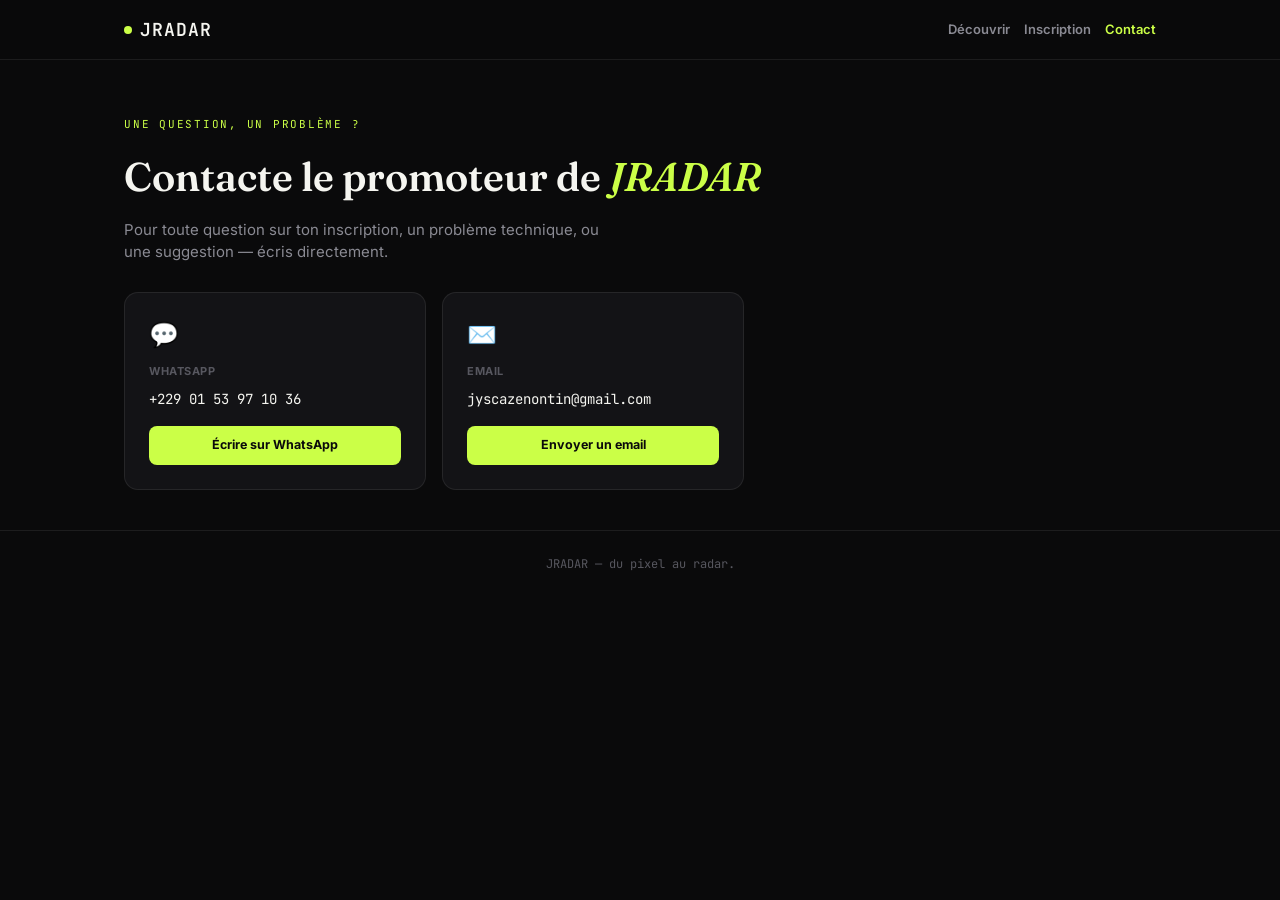
==== contact.html @ 6c181e5c "Add files via upload" ====
<!DOCTYPE html>
<html lang="fr">
<head>
<meta charset="UTF-8">
<meta name="viewport" content="width=device-width, initial-scale=1.0">
<title>Contact — JRADAR</title>
<meta name="description" content="Contacte le promoteur de JRADAR par WhatsApp ou par email pour toute question sur l'application.">

<link rel="preconnect" href="https://fonts.googleapis.com">
<link href="https://fonts.googleapis.com/css2?family=Fraunces:opsz,wght@9..144,400;9..144,500;9..144,600;9..144,700&family=Inter:wght@400;500;600;700&family=JetBrains+Mono:wght@400;500;600&display=swap" rel="stylesheet">

<link rel="stylesheet" href="style.css">
<style>
  .contact-hero{ padding: 56px 0 40px; }
  .contact-grid{ display:grid; grid-template-columns: 1fr 1fr; gap: 16px; max-width: 620px; margin-top: 28px; }
  @media (max-width: 560px){ .contact-grid{ grid-template-columns: 1fr; } }
  .contact-card{
    background: var(--surface); border:1px solid var(--line); border-radius: var(--radius);
    padding: 24px; display:flex; flex-direction:column; gap: 10px;
    transition: border-color .2s ease, transform .2s ease;
  }
  .contact-card:hover{ border-color: rgba(255,255,255,0.18); transform: translateY(-2px); }
  .contact-icon{ font-size: 24px; }
  .contact-label{ font-size: 11px; font-weight:700; letter-spacing:0.05em; text-transform: uppercase; color: var(--text-faint); }
  .contact-value{ font-family: var(--font-mono); font-size: 14px; color: var(--text); word-break: break-word; }
  .contact-btn{
    margin-top: 6px; text-align:center; font-size: 12.5px; font-weight:700;
    padding: 10px; border-radius: 8px; background: var(--lime); color:#0A0A0B;
    transition: opacity .2s ease;
  }
  .contact-btn:hover{ opacity: 0.88; }
</style>
</head>
<body>

<header class="nav">
  <div class="nav-inner">
    <div class="logo"><span class="dot"></span> JRADAR</div>
    <div class="nav-right">
      <a class="nav-link" href="index.html#discover">Découvrir</a>
      <a class="nav-link" href="index.html#register">Inscription</a>
      <a class="nav-link active" href="contact.html">Contact</a>
    </div>
  </div>
</header>

<main class="wrap">
  <div class="contact-hero">
    <span class="eyebrow">Une question, un problème ?</span>
    <h1 style="font-family:var(--font-display); font-weight:600; font-size:clamp(28px,4vw,40px); margin-bottom:12px;">Contacte le promoteur de <em style="font-style:italic;color:var(--lime);">JRADAR</em></h1>
    <p style="color:var(--text-muted); font-size:15px; max-width:480px;">Pour toute question sur ton inscription, un problème technique, ou une suggestion — écris directement.</p>

    <div class="contact-grid">
      <div class="contact-card">
        <div class="contact-icon">💬</div>
        <div class="contact-label">WhatsApp</div>
        <div class="contact-value">+229 01 53 97 10 36</div>
        <a class="contact-btn" href="https://wa.me/2290153971036?text=Bonjour%2C%20j%27ai%20une%20question%20sur%20JRADAR." target="_blank" rel="noopener">Écrire sur WhatsApp</a>
      </div>
      <div class="contact-card">
        <div class="contact-icon">✉️</div>
        <div class="contact-label">Email</div>
        <div class="contact-value">jyscazenontin@gmail.com</div>
        <a class="contact-btn" href="mailto:jyscazenontin@gmail.com?subject=Question%20JRADAR">Envoyer un email</a>
      </div>
    </div>
  </div>
</main>

<footer>JRADAR — du pixel au radar.</footer>

</body>
</html>
---- style.css ----
:root{
  --bg: #0A0A0B;
  --surface: #131316;
  --surface-2: #1B1B1F;
  --line: rgba(255,255,255,0.08);
  --lime: #CBFF47;
  --lime-dim: rgba(203,255,71,0.14);
  --text: #F5F5F0;
  --text-muted: #8A8A93;
  --text-faint: #57575F;
  --radius: 14px;
  --font-display: 'Fraunces', serif;
  --font-body: 'Inter', sans-serif;
  --font-mono: 'JetBrains Mono', monospace;
}

*{ box-sizing: border-box; margin:0; padding:0; }
html{ scroll-behavior: smooth; }
body{
  background: var(--bg);
  color: var(--text);
  font-family: var(--font-body);
  line-height: 1.5;
  min-height: 100vh;
  -webkit-font-smoothing: antialiased;
}

::selection{ background: var(--lime); color: #0A0A0B; }

a{ color: inherit; text-decoration: none; }
button{ font-family: inherit; cursor: pointer; }
input, select, textarea{ font-family: inherit; }

:focus-visible{
  outline: 2px solid var(--lime);
  outline-offset: 3px;
}

@media (prefers-reduced-motion: reduce){
  *{ animation-duration: 0.001ms !important; animation-iteration-count: 1 !important; transition-duration: 0.001ms !important; }
}

.wrap{ max-width: 1080px; margin: 0 auto; padding: 0 24px; }

/* ---------- NAV ---------- */
header.nav{
  position: sticky; top:0; z-index: 50;
  background: rgba(10,10,11,0.85);
  backdrop-filter: blur(12px);
  border-bottom: 1px solid var(--line);
}
.nav-inner{
  max-width: 1080px; margin: 0 auto; padding: 16px 24px;
  display:flex; align-items:center; justify-content:space-between; gap:16px;
}
.logo{
  font-family: var(--font-mono); font-weight:600; font-size: 18px; letter-spacing: 0.06em;
  display:flex; align-items:center; gap:8px;
}
.logo .dot{
  width:8px; height:8px; border-radius:50%; background: var(--lime);
  box-shadow: 0 0 0 0 rgba(203,255,71,0.6);
  animation: ping 2.2s infinite;
}
@keyframes ping{
  0%{ box-shadow: 0 0 0 0 rgba(203,255,71,0.5); }
  70%{ box-shadow: 0 0 0 8px rgba(203,255,71,0); }
  100%{ box-shadow: 0 0 0 0 rgba(203,255,71,0); }
}
.tabs{ display:flex; gap:4px; background: var(--surface); border:1px solid var(--line); border-radius: 999px; padding:4px; }
.tab-btn{
  background:none; border:none; color: var(--text-muted);
  font-size: 13px; font-weight:600; padding: 8px 16px; border-radius: 999px;
  transition: all .2s ease;
}
.tab-btn.active{ background: var(--lime); color: #0A0A0B; }

.nav-right{ display:flex; align-items:center; gap:14px; }
.icon-btn{
  background: var(--surface); border:1px solid var(--line); color: var(--text);
  width:36px; height:36px; border-radius:50%; font-size:14px;
  display:flex; align-items:center; justify-content:center;
  transition: border-color .2s ease;
}
.icon-btn:hover{ border-color: var(--lime); }
.nav-link{
  font-size: 13px; font-weight:600; color: var(--text-muted);
  transition: color .2s ease;
}
.nav-link:hover, .nav-link.active{ color: var(--lime); }

/* ---------- HERO / RADAR ---------- */
.hero{ padding: 56px 0 40px; display:flex; align-items:center; justify-content:space-between; gap: 40px; flex-wrap: wrap; }
.hero-copy{ flex: 1 1 320px; }
.eyebrow{
  font-family: var(--font-mono); font-size: 11px; letter-spacing: 0.16em; text-transform: uppercase;
  color: var(--lime); margin-bottom: 14px; display:block;
}
.hero h1{
  font-family: var(--font-display); font-weight: 600; font-size: clamp(34px, 5vw, 52px);
  line-height: 1.05; letter-spacing: -0.01em; margin-bottom: 16px;
}
.hero h1 em{ font-style: italic; color: var(--lime); }
.hero p{ color: var(--text-muted); font-size: 15px; max-width: 440px; }

.radar{
  position: relative; width: 220px; height: 220px; flex-shrink:0;
  border-radius: 50%;
  background:
    radial-gradient(circle, transparent 0%, transparent 24%, var(--line) 24.5%, transparent 25%),
    radial-gradient(circle, transparent 0%, transparent 49%, var(--line) 49.5%, transparent 50%),
    radial-gradient(circle, transparent 0%, transparent 74%, var(--line) 74.5%, transparent 75%),
    radial-gradient(circle, #101012, #0A0A0B);
  border: 1px solid var(--line);
}
.radar::before{
  content:''; position:absolute; inset:0; border-radius:50%;
  background: conic-gradient(from 0deg, rgba(203,255,71,0.35), transparent 30%);
  animation: sweep 3.2s linear infinite;
}
@keyframes sweep{ to{ transform: rotate(360deg); } }
.radar .ping{
  position:absolute; width:6px; height:6px; border-radius:50%; background: var(--lime);
  box-shadow: 0 0 8px 2px rgba(203,255,71,0.5);
}

/* ---------- SECTIONS ---------- */
section{ display:none; padding-bottom: 80px; }
section.active{ display:block; }

.panel-title{
  font-family: var(--font-display); font-size: 24px; font-weight:600; margin-bottom: 6px;
}
.panel-sub{ color: var(--text-muted); font-size: 13.5px; margin-bottom: 28px; }

/* ---------- BANNIÈRE LOCALISATION ---------- */
.loc-banner{
  display:flex; align-items:center; justify-content:space-between; gap: 16px; flex-wrap: wrap;
  background: var(--surface); border:1px solid var(--line); border-radius: var(--radius);
  padding: 14px 18px; margin-bottom: 24px; font-size: 13px;
}
.loc-banner.ok{ border-color: rgba(203,255,71,0.3); }
.loc-status{ display:flex; align-items:center; gap:10px; color: var(--text-muted); }
.loc-status strong{ color: var(--text); font-weight:600; }
.btn-ghost{
  background: transparent; border:1px solid var(--line); color: var(--text);
  padding: 8px 14px; border-radius: 999px; font-size: 12.5px; font-weight:600;
  transition: border-color .2s ease;
}
.btn-ghost:hover{ border-color: var(--lime); }

/* ---------- FILTRES ---------- */
.filters{ display:flex; flex-direction:column; gap: 14px; margin-bottom: 28px; }
.search-input{
  width:100%; background: var(--surface); border:1px solid var(--line); border-radius: 999px;
  padding: 13px 18px; color: var(--text); font-size: 14px;
}
.search-input::placeholder{ color: var(--text-faint); }
.chips{ display:flex; gap:8px; flex-wrap: wrap; }
.chip{
  background: var(--surface); border:1px solid var(--line); color: var(--text-muted);
  padding: 7px 14px; border-radius: 999px; font-size: 12.5px; font-weight: 600;
  transition: all .2s ease;
}
.chip.active{ background: var(--lime-dim); border-color: var(--lime); color: var(--lime); }

/* ---------- LISTE D'ENTREPRISES ---------- */
.biz-grid{ display:grid; grid-template-columns: repeat(auto-fill, minmax(280px,1fr)); gap: 16px; }
.biz-card{
  background: var(--surface); border:1px solid var(--line); border-radius: var(--radius);
  padding: 20px; display:flex; flex-direction:column; gap: 12px;
  transition: border-color .2s ease, transform .2s ease;
}
.biz-card:hover{ border-color: rgba(255,255,255,0.18); transform: translateY(-2px); }
.biz-top{ display:flex; justify-content:space-between; align-items:flex-start; gap: 10px; }
.biz-name{ font-family: var(--font-display); font-size: 18px; font-weight:600; }
.biz-dist{
  font-family: var(--font-mono); font-size: 12px; color: var(--lime);
  background: var(--lime-dim); padding: 4px 9px; border-radius: 999px; white-space:nowrap;
}
.biz-cat{ font-size: 11px; font-weight:700; letter-spacing:0.05em; text-transform: uppercase; color: var(--text-faint); }
.biz-desc{ font-size: 13.5px; color: var(--text-muted); flex:1; }
.biz-addr{ font-size: 12.5px; color: var(--text-faint); font-family: var(--font-mono); }
.biz-actions{ display:flex; gap:8px; flex-wrap: wrap; margin-top: 4px; }
.biz-btn{
  flex:1; min-width: 90px; text-align:center; font-size: 12.5px; font-weight:700;
  padding: 9px 10px; border-radius: 8px; border:1px solid var(--line); color: var(--text);
  transition: all .2s ease;
}
.biz-btn.primary{ background: var(--lime); color:#0A0A0B; border-color: var(--lime); }
.biz-btn:hover{ border-color: var(--lime); }
.biz-btn.primary:hover{ opacity: 0.88; }

.empty-state{
  text-align:center; padding: 60px 20px; color: var(--text-muted); font-size: 13.5px;
  border: 1px dashed var(--line); border-radius: var(--radius);
}

/* ---------- FORMULAIRE ---------- */
.form-card{
  background: var(--surface); border:1px solid var(--line); border-radius: var(--radius);
  padding: 28px; max-width: 620px;
}
.field{ margin-bottom: 18px; }
.field label{ display:block; font-size: 12px; font-weight:600; letter-spacing:0.03em; color: var(--text-muted); margin-bottom: 8px; }
.field .req{ color: var(--lime); }
.field input, .field select, .field textarea{
  width:100%; background: var(--surface-2); border:1px solid var(--line); border-radius: 10px;
  padding: 12px 14px; color: var(--text); font-size: 14px;
}
.field textarea{ resize: vertical; min-height: 80px; }
.field-row{ display:grid; grid-template-columns: 1fr 1fr; gap: 14px; }
@media (max-width: 520px){ .field-row{ grid-template-columns: 1fr; } }

.geo-box{
  display:flex; align-items:center; justify-content:space-between; gap:12px; flex-wrap:wrap;
  background: var(--surface-2); border:1px solid var(--line); border-radius: 10px; padding: 12px 14px; margin-bottom: 18px;
}
.geo-status{ font-size: 12.5px; color: var(--text-muted); font-family: var(--font-mono); }
.geo-status.ok{ color: var(--lime); }
.manual-coords{ display:none; }
.manual-coords.show{ display:grid; }
.link-btn{ background:none; border:none; color: var(--lime); font-size: 12px; font-weight:600; text-decoration: underline; margin-top: 6px; }

.submit-btn{
  width:100%; background: var(--lime); color:#0A0A0B; border:none; border-radius: 10px;
  padding: 14px; font-size: 14px; font-weight:700; margin-top: 6px;
  transition: opacity .2s ease;
}
.submit-btn:hover{ opacity: 0.88; }
.submit-btn:disabled{ opacity:0.5; cursor:not-allowed; }

.form-msg{ font-size: 13px; margin-top: 14px; padding: 10px 14px; border-radius: 8px; display:none; }
.form-msg.show{ display:block; }
.form-msg.success{ background: var(--lime-dim); color: var(--lime); border:1px solid rgba(203,255,71,0.3); }
.form-msg.error{ background: rgba(255,90,90,0.1); color: #ff8a8a; border:1px solid rgba(255,90,90,0.3); }

.privacy-note{ font-size: 11.5px; color: var(--text-faint); margin-top: 16px; line-height:1.6; }

footer{ border-top:1px solid var(--line); padding: 24px 0; text-align:center; color: var(--text-faint); font-size: 12px; font-family: var(--font-mono); }
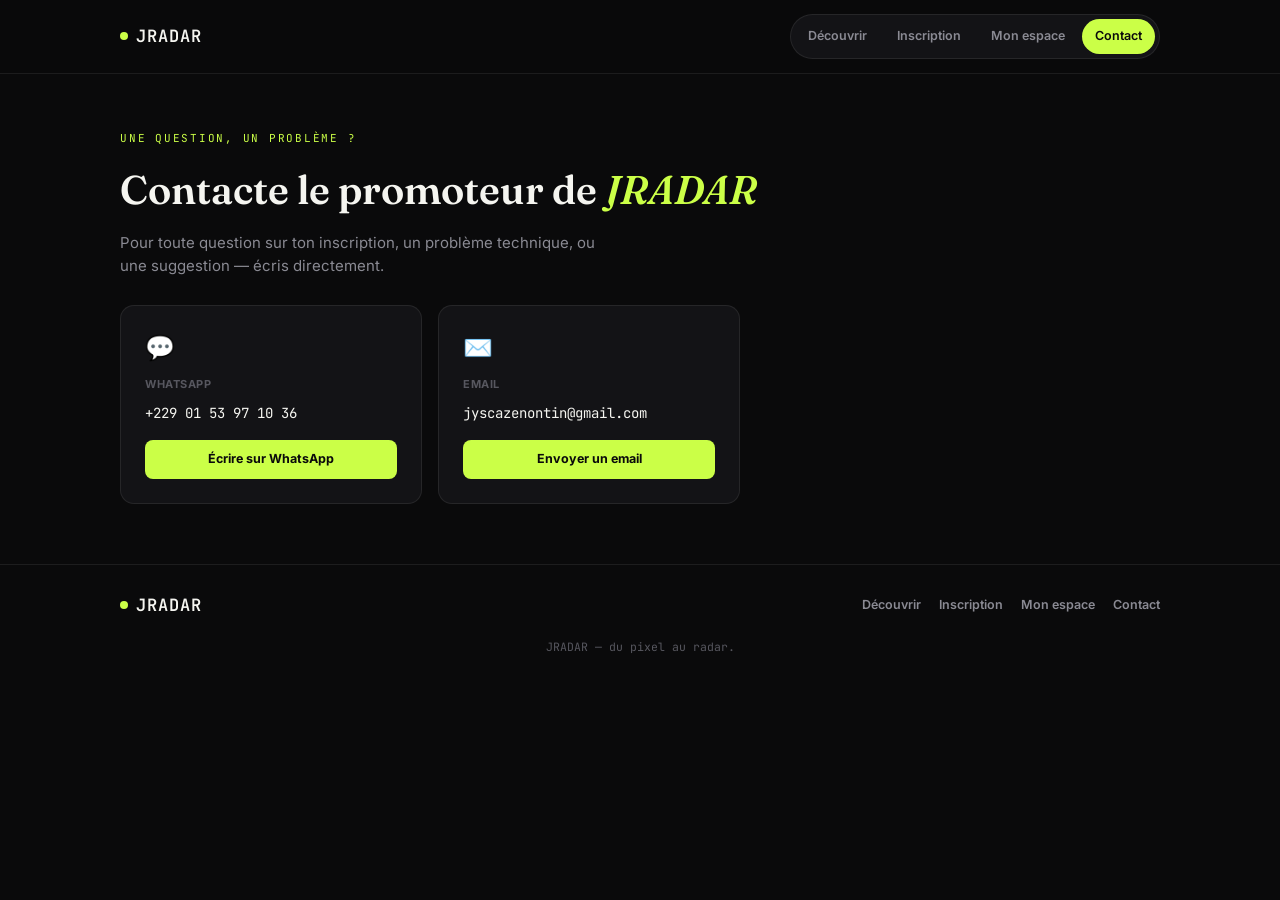
==== commit 0213cc43: "Add files via upload" ====
--- a/contact.html
+++ b/contact.html
@@ -36,10 +36,11 @@
 <header class="nav">
   <div class="nav-inner">
     <div class="logo"><span class="dot"></span> JRADAR</div>
-    <div class="nav-right">
-      <a class="nav-link" href="index.html#discover">Découvrir</a>
-      <a class="nav-link" href="index.html#register">Inscription</a>
-      <a class="nav-link active" href="contact.html">Contact</a>
+    <div class="tabs">
+      <a class="tab-btn" href="index.html#discover">Découvrir</a>
+      <a class="tab-btn" href="index.html#register">Inscription</a>
+      <a class="tab-btn" href="index.html#myspace">Mon espace</a>
+      <a class="tab-btn active" href="contact.html">Contact</a>
     </div>
   </div>
 </header>
@@ -67,7 +68,18 @@
   </div>
 </main>
 
-<footer>JRADAR — du pixel au radar.</footer>
+<footer class="site-footer">
+  <div class="wrap footer-inner">
+    <div class="logo"><span class="dot"></span> JRADAR</div>
+    <div class="footer-links">
+      <a href="index.html#discover">Découvrir</a>
+      <a href="index.html#register">Inscription</a>
+      <a href="index.html#myspace">Mon espace</a>
+      <a href="contact.html">Contact</a>
+    </div>
+  </div>
+  <div class="footer-tagline">JRADAR — du pixel au radar.</div>
+</footer>
 
 </body>
 </html>
--- a/style.css
+++ b/style.css
@@ -23,6 +23,7 @@
   line-height: 1.5;
   min-height: 100vh;
   -webkit-font-smoothing: antialiased;
+  overflow-x: hidden;
 }
 
 ::selection{ background: var(--lime); color: #0A0A0B; }
@@ -40,7 +41,7 @@
   *{ animation-duration: 0.001ms !important; animation-iteration-count: 1 !important; transition-duration: 0.001ms !important; }
 }
 
-.wrap{ max-width: 1080px; margin: 0 auto; padding: 0 24px; }
+.wrap{ max-width: 1080px; margin: 0 auto; padding: 0 20px; }
 
 /* ---------- NAV ---------- */
 header.nav{
@@ -50,61 +51,54 @@
   border-bottom: 1px solid var(--line);
 }
 .nav-inner{
-  max-width: 1080px; margin: 0 auto; padding: 16px 24px;
-  display:flex; align-items:center; justify-content:space-between; gap:16px;
+  max-width: 1080px; margin: 0 auto; padding: 14px 20px;
+  display:flex; align-items:center; justify-content:space-between; gap:12px;
+  flex-wrap: wrap;
 }
 .logo{
-  font-family: var(--font-mono); font-weight:600; font-size: 18px; letter-spacing: 0.06em;
-  display:flex; align-items:center; gap:8px;
+  font-family: var(--font-mono); font-weight:600; font-size: 17px; letter-spacing: 0.06em;
+  display:flex; align-items:center; gap:8px; white-space: nowrap;
 }
 .logo .dot{
   width:8px; height:8px; border-radius:50%; background: var(--lime);
   box-shadow: 0 0 0 0 rgba(203,255,71,0.6);
   animation: ping 2.2s infinite;
+  flex-shrink: 0;
 }
 @keyframes ping{
   0%{ box-shadow: 0 0 0 0 rgba(203,255,71,0.5); }
   70%{ box-shadow: 0 0 0 8px rgba(203,255,71,0); }
   100%{ box-shadow: 0 0 0 0 rgba(203,255,71,0); }
 }
-.tabs{ display:flex; gap:4px; background: var(--surface); border:1px solid var(--line); border-radius: 999px; padding:4px; }
+.tabs{
+  display:flex; gap:4px; background: var(--surface); border:1px solid var(--line); border-radius: 999px;
+  padding:4px; overflow-x:auto; max-width: 100%; -webkit-overflow-scrolling: touch;
+  scrollbar-width: none;
+}
+.tabs::-webkit-scrollbar{ display:none; }
 .tab-btn{
-  background:none; border:none; color: var(--text-muted);
-  font-size: 13px; font-weight:600; padding: 8px 16px; border-radius: 999px;
-  transition: all .2s ease;
+  background:none; border:none; color: var(--text-muted); white-space: nowrap;
+  font-size: 12.5px; font-weight:600; padding: 8px 13px; border-radius: 999px;
+  transition: all .2s ease; flex-shrink: 0;
 }
 .tab-btn.active{ background: var(--lime); color: #0A0A0B; }
 
-.nav-right{ display:flex; align-items:center; gap:14px; }
-.icon-btn{
-  background: var(--surface); border:1px solid var(--line); color: var(--text);
-  width:36px; height:36px; border-radius:50%; font-size:14px;
-  display:flex; align-items:center; justify-content:center;
-  transition: border-color .2s ease;
-}
-.icon-btn:hover{ border-color: var(--lime); }
-.nav-link{
-  font-size: 13px; font-weight:600; color: var(--text-muted);
-  transition: color .2s ease;
-}
-.nav-link:hover, .nav-link.active{ color: var(--lime); }
-
 /* ---------- HERO / RADAR ---------- */
-.hero{ padding: 56px 0 40px; display:flex; align-items:center; justify-content:space-between; gap: 40px; flex-wrap: wrap; }
-.hero-copy{ flex: 1 1 320px; }
+.hero{ padding: 40px 0 28px; display:flex; align-items:center; justify-content:space-between; gap: 32px; flex-wrap: wrap; }
+.hero-copy{ flex: 1 1 280px; min-width:0; }
 .eyebrow{
   font-family: var(--font-mono); font-size: 11px; letter-spacing: 0.16em; text-transform: uppercase;
   color: var(--lime); margin-bottom: 14px; display:block;
 }
 .hero h1{
-  font-family: var(--font-display); font-weight: 600; font-size: clamp(34px, 5vw, 52px);
-  line-height: 1.05; letter-spacing: -0.01em; margin-bottom: 16px;
+  font-family: var(--font-display); font-weight: 600; font-size: clamp(28px, 6vw, 48px);
+  line-height: 1.08; letter-spacing: -0.01em; margin-bottom: 14px;
 }
 .hero h1 em{ font-style: italic; color: var(--lime); }
-.hero p{ color: var(--text-muted); font-size: 15px; max-width: 440px; }
+.hero p{ color: var(--text-muted); font-size: 14.5px; max-width: 440px; }
 
 .radar{
-  position: relative; width: 220px; height: 220px; flex-shrink:0;
+  position: relative; width: 160px; height: 160px; flex-shrink:0;
   border-radius: 50%;
   background:
     radial-gradient(circle, transparent 0%, transparent 24%, var(--line) 24.5%, transparent 25%),
@@ -112,7 +106,9 @@
     radial-gradient(circle, transparent 0%, transparent 74%, var(--line) 74.5%, transparent 75%),
     radial-gradient(circle, #101012, #0A0A0B);
   border: 1px solid var(--line);
-}
+  margin: 0 auto;
+}
+@media (min-width: 640px){ .radar{ width: 200px; height: 200px; } }
 .radar::before{
   content:''; position:absolute; inset:0; border-radius:50%;
   background: conic-gradient(from 0deg, rgba(203,255,71,0.35), transparent 30%);
@@ -124,33 +120,49 @@
   box-shadow: 0 0 8px 2px rgba(203,255,71,0.5);
 }
 
+/* ---------- STATS ---------- */
+.stats-bar{
+  display:flex; align-items:center; justify-content:center; gap: 20px;
+  background: var(--surface); border:1px solid var(--line); border-radius: var(--radius);
+  padding: 16px 20px; margin-bottom: 20px; flex-wrap: wrap;
+}
+.stat{ display:flex; flex-direction:column; align-items:center; gap:2px; }
+.stat-num{ font-family: var(--font-mono); font-size: 20px; font-weight:700; color: var(--lime); }
+.stat-label{ font-size: 11px; color: var(--text-muted); text-transform: uppercase; letter-spacing:0.04em; }
+.stat-sep{ width:1px; height:28px; background: var(--line); }
+
+/* ---------- RECHERCHE RAPIDE ---------- */
+.quick-search-wrap{ margin-bottom: 24px; }
+
 /* ---------- SECTIONS ---------- */
-section{ display:none; padding-bottom: 80px; }
+section{ display:none; padding-bottom: 60px; }
 section.active{ display:block; }
 
 .panel-title{
-  font-family: var(--font-display); font-size: 24px; font-weight:600; margin-bottom: 6px;
-}
-.panel-sub{ color: var(--text-muted); font-size: 13.5px; margin-bottom: 28px; }
+  font-family: var(--font-display); font-size: 22px; font-weight:600; margin-bottom: 6px;
+}
+.panel-sub{ color: var(--text-muted); font-size: 13px; margin-bottom: 24px; }
+
+.section-block{ margin-top: 56px; padding-top: 40px; border-top: 1px solid var(--line); }
 
 /* ---------- BANNIÈRE LOCALISATION ---------- */
 .loc-banner{
-  display:flex; align-items:center; justify-content:space-between; gap: 16px; flex-wrap: wrap;
-  background: var(--surface); border:1px solid var(--line); border-radius: var(--radius);
-  padding: 14px 18px; margin-bottom: 24px; font-size: 13px;
+  display:flex; align-items:center; justify-content:space-between; gap: 14px; flex-wrap: wrap;
+  background: var(--surface); border:1px solid var(--line); border-radius: var(--radius);
+  padding: 14px 16px; margin-bottom: 20px; font-size: 12.5px;
 }
 .loc-banner.ok{ border-color: rgba(203,255,71,0.3); }
 .loc-status{ display:flex; align-items:center; gap:10px; color: var(--text-muted); }
 .loc-status strong{ color: var(--text); font-weight:600; }
 .btn-ghost{
   background: transparent; border:1px solid var(--line); color: var(--text);
-  padding: 8px 14px; border-radius: 999px; font-size: 12.5px; font-weight:600;
-  transition: border-color .2s ease;
+  padding: 8px 14px; border-radius: 999px; font-size: 12px; font-weight:600;
+  transition: border-color .2s ease; white-space: nowrap;
 }
 .btn-ghost:hover{ border-color: var(--lime); }
 
 /* ---------- FILTRES ---------- */
-.filters{ display:flex; flex-direction:column; gap: 14px; margin-bottom: 28px; }
+.filters{ margin-bottom: 24px; }
 .search-input{
   width:100%; background: var(--surface); border:1px solid var(--line); border-radius: 999px;
   padding: 13px 18px; color: var(--text); font-size: 14px;
@@ -159,47 +171,89 @@
 .chips{ display:flex; gap:8px; flex-wrap: wrap; }
 .chip{
   background: var(--surface); border:1px solid var(--line); color: var(--text-muted);
-  padding: 7px 14px; border-radius: 999px; font-size: 12.5px; font-weight: 600;
+  padding: 7px 14px; border-radius: 999px; font-size: 12px; font-weight: 600;
   transition: all .2s ease;
 }
 .chip.active{ background: var(--lime-dim); border-color: var(--lime); color: var(--lime); }
 
 /* ---------- LISTE D'ENTREPRISES ---------- */
-.biz-grid{ display:grid; grid-template-columns: repeat(auto-fill, minmax(280px,1fr)); gap: 16px; }
+.biz-grid{ display:grid; grid-template-columns: repeat(auto-fill, minmax(260px,1fr)); gap: 14px; }
 .biz-card{
   background: var(--surface); border:1px solid var(--line); border-radius: var(--radius);
-  padding: 20px; display:flex; flex-direction:column; gap: 12px;
+  padding: 18px; display:flex; flex-direction:column; gap: 10px; min-width:0;
   transition: border-color .2s ease, transform .2s ease;
 }
 .biz-card:hover{ border-color: rgba(255,255,255,0.18); transform: translateY(-2px); }
 .biz-top{ display:flex; justify-content:space-between; align-items:flex-start; gap: 10px; }
-.biz-name{ font-family: var(--font-display); font-size: 18px; font-weight:600; }
+.biz-identity{ display:flex; gap:10px; align-items:flex-start; min-width:0; }
+.biz-logo{
+  width:38px; height:38px; border-radius:10px; object-fit:cover; flex-shrink:0;
+  background: var(--surface-2); display:flex; align-items:center; justify-content:center; font-size:18px;
+  border: 1px solid var(--line);
+}
+.biz-name{ font-family: var(--font-display); font-size: 17px; font-weight:600; word-break: break-word; }
 .biz-dist{
-  font-family: var(--font-mono); font-size: 12px; color: var(--lime);
-  background: var(--lime-dim); padding: 4px 9px; border-radius: 999px; white-space:nowrap;
-}
-.biz-cat{ font-size: 11px; font-weight:700; letter-spacing:0.05em; text-transform: uppercase; color: var(--text-faint); }
-.biz-desc{ font-size: 13.5px; color: var(--text-muted); flex:1; }
-.biz-addr{ font-size: 12.5px; color: var(--text-faint); font-family: var(--font-mono); }
+  font-family: var(--font-mono); font-size: 11.5px; color: var(--lime);
+  background: var(--lime-dim); padding: 4px 9px; border-radius: 999px; white-space:nowrap; flex-shrink:0;
+}
+.biz-cat{ font-size: 10.5px; font-weight:700; letter-spacing:0.05em; text-transform: uppercase; color: var(--text-faint); }
+.biz-rating{ font-size: 12px; color: var(--lime); font-family: var(--font-mono); }
+.biz-desc{ font-size: 13px; color: var(--text-muted); }
+.biz-addr{ font-size: 12px; color: var(--text-faint); font-family: var(--font-mono); }
 .biz-actions{ display:flex; gap:8px; flex-wrap: wrap; margin-top: 4px; }
 .biz-btn{
-  flex:1; min-width: 90px; text-align:center; font-size: 12.5px; font-weight:700;
-  padding: 9px 10px; border-radius: 8px; border:1px solid var(--line); color: var(--text);
-  transition: all .2s ease;
+  flex:1; min-width: 80px; text-align:center; font-size: 12px; font-weight:700;
+  padding: 9px 8px; border-radius: 8px; border:1px solid var(--line); color: var(--text);
+  transition: all .2s ease; background: none;
 }
 .biz-btn.primary{ background: var(--lime); color:#0A0A0B; border-color: var(--lime); }
 .biz-btn:hover{ border-color: var(--lime); }
 .biz-btn.primary:hover{ opacity: 0.88; }
 
 .empty-state{
-  text-align:center; padding: 60px 20px; color: var(--text-muted); font-size: 13.5px;
+  text-align:center; padding: 50px 18px; color: var(--text-muted); font-size: 13px;
   border: 1px dashed var(--line); border-radius: var(--radius);
 }
+
+/* ---------- PANNEAU AVIS ---------- */
+.review-panel{ border-top: 1px solid var(--line); padding-top: 10px; margin-top: 4px; display:none; }
+.review-panel.show{ display:block; }
+.review-item{ font-size: 12px; color: var(--text-muted); padding: 8px 0; border-bottom: 1px solid var(--line); }
+.review-item:last-child{ border-bottom:none; }
+.review-item .review-head{ color: var(--text); font-weight:600; display:flex; justify-content:space-between; gap:8px; }
+.review-empty{ font-size: 12px; color: var(--text-faint); padding: 6px 0; }
+.review-form{ display:flex; flex-direction:column; gap:8px; margin-top: 10px; }
+.review-form input, .review-form select, .review-form textarea{
+  background: var(--surface-2); border:1px solid var(--line); border-radius: 8px;
+  padding: 9px 11px; color: var(--text); font-size: 12.5px;
+}
+.review-form button{
+  background: var(--lime); color:#0A0A0B; border:none; border-radius:8px; padding:9px; font-size:12.5px; font-weight:700;
+}
+
+/* ---------- TÉMOIGNAGES ---------- */
+.testimonial-grid{ display:grid; grid-template-columns: repeat(auto-fit, minmax(220px,1fr)); gap: 14px; }
+.testimonial-card{
+  background: var(--surface); border:1px solid var(--line); border-radius: var(--radius); padding: 20px;
+}
+.testimonial-text{ font-size: 13.5px; color: var(--text); font-style: italic; margin-bottom: 12px; line-height:1.6; }
+.testimonial-author{ font-size: 12px; color: var(--text-faint); font-family: var(--font-mono); }
+
+/* ---------- FAQ ---------- */
+.faq-item{ border-bottom: 1px solid var(--line); }
+.faq-q{
+  width:100%; text-align:left; background:none; border:none; color: var(--text);
+  font-size: 14px; font-weight:600; padding: 16px 0; display:flex; justify-content:space-between; align-items:center; gap:10px;
+}
+.faq-icon{ color: var(--lime); font-family: var(--font-mono); flex-shrink:0; transition: transform .2s ease; }
+.faq-item.open .faq-icon{ transform: rotate(45deg); }
+.faq-a{ max-height:0; overflow:hidden; color: var(--text-muted); font-size: 13px; line-height:1.6; transition: max-height .25s ease; }
+.faq-item.open .faq-a{ max-height: 300px; padding-bottom: 16px; }
 
 /* ---------- FORMULAIRE ---------- */
 .form-card{
   background: var(--surface); border:1px solid var(--line); border-radius: var(--radius);
-  padding: 28px; max-width: 620px;
+  padding: 22px; max-width: 620px;
 }
 .field{ margin-bottom: 18px; }
 .field label{ display:block; font-size: 12px; font-weight:600; letter-spacing:0.03em; color: var(--text-muted); margin-bottom: 8px; }
@@ -211,12 +265,20 @@
 .field textarea{ resize: vertical; min-height: 80px; }
 .field-row{ display:grid; grid-template-columns: 1fr 1fr; gap: 14px; }
 @media (max-width: 520px){ .field-row{ grid-template-columns: 1fr; } }
+.field-hint{ font-size: 11.5px; color: var(--text-faint); margin-top: 6px; }
+
+.logo-upload-row{ display:flex; align-items:center; gap: 14px; }
+.logo-preview{
+  width:56px; height:56px; border-radius: 14px; background: var(--surface-2); border:1px solid var(--line);
+  display:flex; align-items:center; justify-content:center; font-size: 24px; overflow:hidden; flex-shrink:0;
+}
+.logo-preview img{ width:100%; height:100%; object-fit:cover; }
 
 .geo-box{
   display:flex; align-items:center; justify-content:space-between; gap:12px; flex-wrap:wrap;
   background: var(--surface-2); border:1px solid var(--line); border-radius: 10px; padding: 12px 14px; margin-bottom: 18px;
 }
-.geo-status{ font-size: 12.5px; color: var(--text-muted); font-family: var(--font-mono); }
+.geo-status{ font-size: 12px; color: var(--text-muted); font-family: var(--font-mono); }
 .geo-status.ok{ color: var(--lime); }
 .manual-coords{ display:none; }
 .manual-coords.show{ display:grid; }
@@ -235,6 +297,38 @@
 .form-msg.success{ background: var(--lime-dim); color: var(--lime); border:1px solid rgba(203,255,71,0.3); }
 .form-msg.error{ background: rgba(255,90,90,0.1); color: #ff8a8a; border:1px solid rgba(255,90,90,0.3); }
 
+.mgmt-code-box{
+  font-family: var(--font-mono); font-size: 18px; font-weight:700; letter-spacing: 0.1em;
+  background: var(--lime-dim); color: var(--lime); border:1px solid rgba(203,255,71,0.3);
+  padding: 12px 16px; border-radius: 10px; text-align:center; margin-top: 10px;
+}
+
 .privacy-note{ font-size: 11.5px; color: var(--text-faint); margin-top: 16px; line-height:1.6; }
 
-footer{ border-top:1px solid var(--line); padding: 24px 0; text-align:center; color: var(--text-faint); font-size: 12px; font-family: var(--font-mono); }
+/* ---------- FOOTER ---------- */
+.site-footer{ border-top:1px solid var(--line); padding: 28px 0 20px; margin-top: 20px; }
+.footer-inner{ display:flex; align-items:center; justify-content:space-between; gap: 16px; flex-wrap: wrap; }
+.footer-links{ display:flex; gap: 18px; flex-wrap: wrap; }
+.footer-links a{ font-size: 12.5px; color: var(--text-muted); font-weight:600; transition: color .2s ease; }
+.footer-links a:hover{ color: var(--lime); }
+.footer-tagline{ text-align:center; color: var(--text-faint); font-size: 11.5px; font-family: var(--font-mono); margin-top: 20px; }
+
+/* ---------- CONTACT PAGE ---------- */
+.contact-hero{ padding: 40px 0; }
+.contact-grid{ display:grid; grid-template-columns: 1fr 1fr; gap: 14px; max-width: 560px; margin-top: 24px; }
+@media (max-width: 560px){ .contact-grid{ grid-template-columns: 1fr; } }
+.contact-card{
+  background: var(--surface); border:1px solid var(--line); border-radius: var(--radius);
+  padding: 22px; display:flex; flex-direction:column; gap: 10px;
+  transition: border-color .2s ease, transform .2s ease;
+}
+.contact-card:hover{ border-color: rgba(255,255,255,0.18); transform: translateY(-2px); }
+.contact-icon{ font-size: 22px; }
+.contact-label{ font-size: 11px; font-weight:700; letter-spacing:0.05em; text-transform: uppercase; color: var(--text-faint); }
+.contact-value{ font-family: var(--font-mono); font-size: 13.5px; color: var(--text); word-break: break-word; }
+.contact-btn{
+  margin-top: 6px; text-align:center; font-size: 12.5px; font-weight:700;
+  padding: 10px; border-radius: 8px; background: var(--lime); color:#0A0A0B;
+  transition: opacity .2s ease;
+}
+.contact-btn:hover{ opacity: 0.88; }
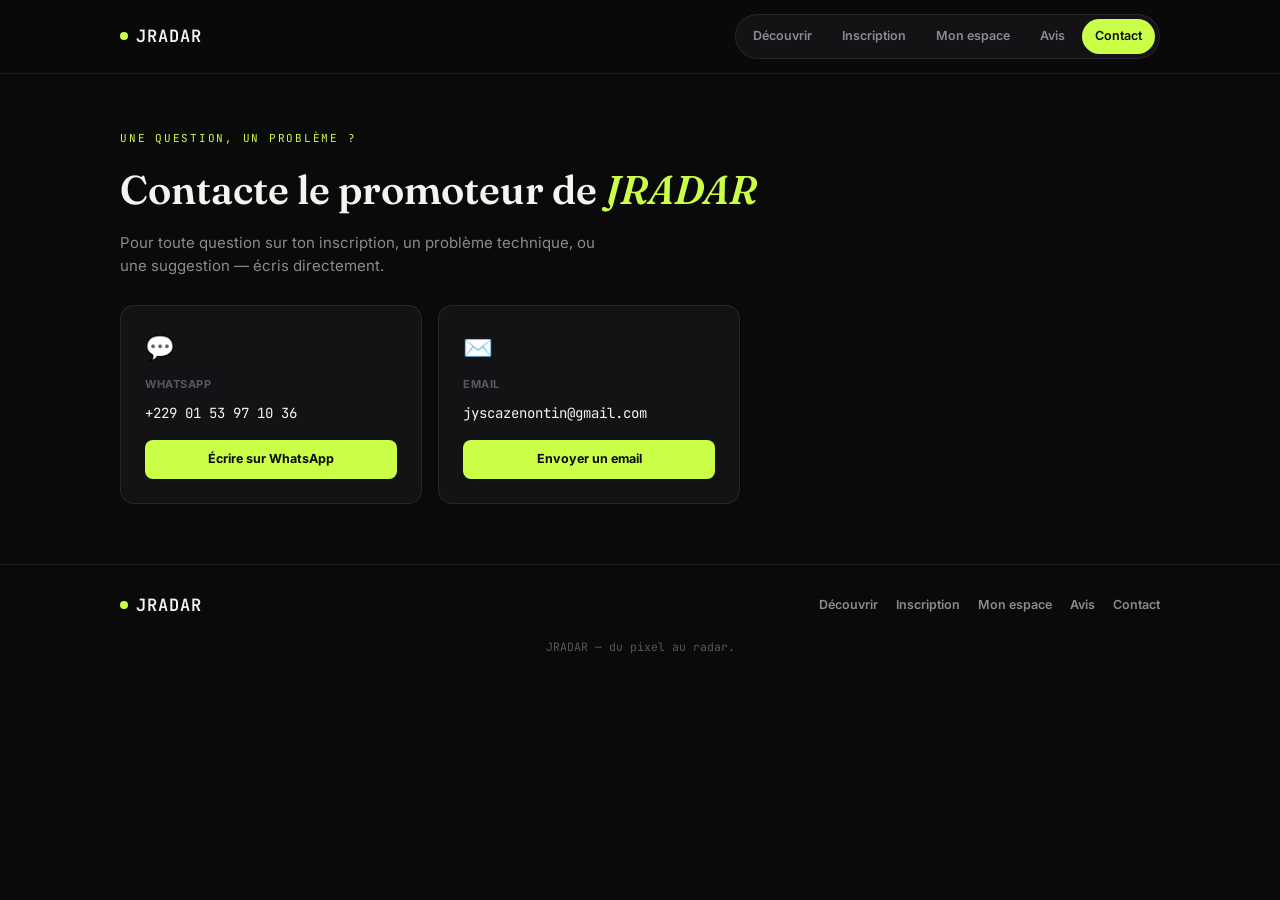
==== commit a419ec78: "Add files via upload" ====
--- a/contact.html
+++ b/contact.html
@@ -40,6 +40,7 @@
       <a class="tab-btn" href="index.html#discover">Découvrir</a>
       <a class="tab-btn" href="index.html#register">Inscription</a>
       <a class="tab-btn" href="index.html#myspace">Mon espace</a>
+      <a class="tab-btn" href="avis.html">Avis</a>
       <a class="tab-btn active" href="contact.html">Contact</a>
     </div>
   </div>
@@ -75,6 +76,7 @@
       <a href="index.html#discover">Découvrir</a>
       <a href="index.html#register">Inscription</a>
       <a href="index.html#myspace">Mon espace</a>
+      <a href="avis.html">Avis</a>
       <a href="contact.html">Contact</a>
     </div>
   </div>
